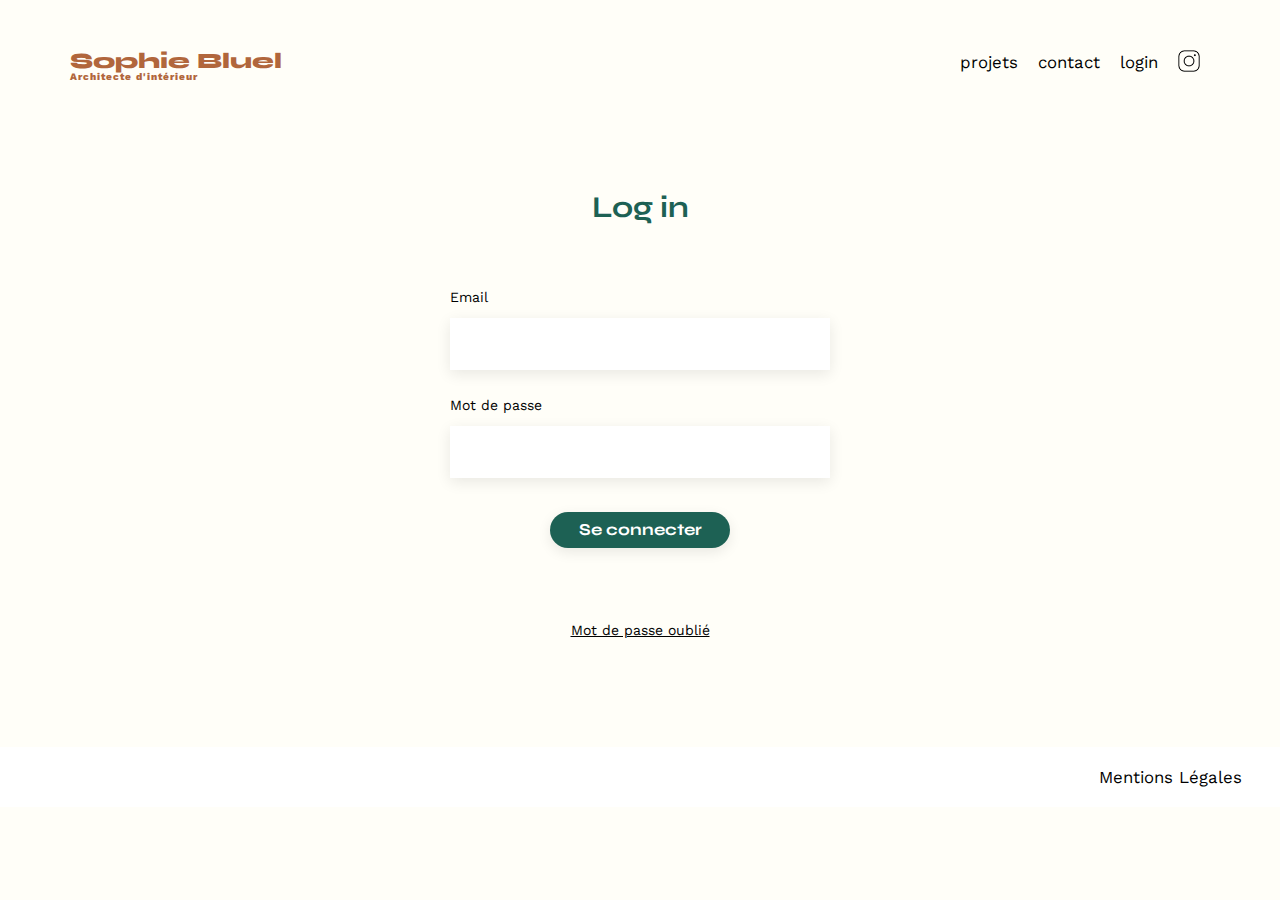
==== FrontEnd/login.html @ 6a44d147 "Partie 1.2 Boutons filtres fonctionnel, et 2.1 réalisation de la page login terminé" ====
<!DOCTYPE html>
<html lang="fr">

<head>
  <meta charset="UTF-8">
  <title>Sophie Bluel - Architecte d'intérieur/login</title>
  <meta name="viewport" content="width=device-width, initial-scale=1.0">
  <link rel="preconnect" href="https://fonts.googleapis.com">
  <link rel="preconnect" href="https://fonts.gstatic.com" crossorigin>
  <link href="https://fonts.googleapis.com/css2?family=Syne:wght@700;800&family=Work+Sans&display=swap"
    rel="stylesheet">
  <link rel="shortcut icon" href="#">
  <meta name="description" content="">
  <script src="./assets/scripts/login.js" defer></script>
  <link rel="stylesheet" href="./assets/styles/style.css">
</head>

<body>
  <header>
    <h1><a href="./index.html">Sophie Bluel</a><span>Architecte d'intérieur</span></h1>
    <nav>
      <ul>
        <li><a href="#">projets</a></li>
        <li><a href="#">contact</a></li>
        <li><a href="./login.html">login</a></li>
        <li><img src="./assets/icons/instagram.png" alt="Instagram"></li>
      </ul>
    </nav>
  </header>

  <main>
    <section id="connexion">
      <h2>Log in</h2>
      <form action="#" id="loginForm">
        <p>Email</p>
        <input type="email" id="email" name="email" autocomplete="email">
        <p>Mot de passe</p>
        <input type="password" id="password" name="password" autocomplete="current-password">
        <input type="submit" id="submit" value="Se connecter">
        <p id="error-message"></p>
      </form>
      <span>Mot de passe oublié</span>

      </div>
    </section>
  </main>

  <footer>
    <nav>
      <ul>
        <li>Mentions Légales</li>
      </ul>
    </nav>
  </footer>
</body>

</html>
---- FrontEnd/assets/styles/style.css ----
/* http://meyerweb.com/eric/tools/css/reset/
   v2.0 | 20110126
   License: none (public domain)
*/

html,
body,
div,
span,
applet,
object,
iframe,
h1,
h2,
h3,
h4,
h5,
h6,
p,
blockquote,
pre,
a,
abbr,
acronym,
address,
big,
cite,
code,
del,
dfn,
em,
img,
ins,
kbd,
q,
s,
samp,
small,
strike,
strong,
sub,
sup,
tt,
var,
b,
u,
i,
center,
dl,
dt,
dd,
ol,
ul,
li,
fieldset,
form,
label,
legend,
table,
caption,
tbody,
tfoot,
thead,
tr,
th,
td,
article,
aside,
canvas,
details,
embed,
figure,
figcaption,
footer,
header,
hgroup,
menu,
nav,
output,
ruby,
section,
summary,
time,
mark,
audio,
video {
	margin: 0;
	padding: 0;
	border: 0;
	font-size: 100%;
	font: inherit;
	vertical-align: baseline;
}

/* HTML5 display-role reset for older browsers */
article,
aside,
details,
figcaption,
figure,
footer,
header,
hgroup,
menu,
nav,
section {
	display: block;
}

body {
	line-height: 1;
	background-color: #FFFEF8;
}

a {
	text-decoration: none;
	color: inherit;
}

ol,
ul {
	list-style: none;
}

blockquote,
q {
	quotes: none;
}

blockquote:before,
blockquote:after,
q:before,
q:after {
	content: "";
	content: none;
}

button {
	background-color: transparent;
	color: #1d6154;
	font-family: "Syne";
	font-weight: 700;
	border: 1px solid #1d6154;
	border-radius: 60px;
	padding: 8px 10px;
	min-width: 100px;
}

button:hover {
	background-color: #1d6154;
	color: white;
	transition: 0.2s;
}

table {
	border-collapse: collapse;
	border-spacing: 0;
}

/** end reset css**/
body {
	margin: auto;
	font-family: "Work Sans";
	font-size: 14px;
}

header {
	max-width: 1140px;
	display: flex;
	justify-content: space-between;
	margin: 50px auto;
}

section {
	max-width: 1140px;
	margin: 50px auto;
}

h1 {
	display: flex;
	flex-direction: column;
	font-family: "Syne";
	font-size: 22px;
	font-weight: 800;
	color: #b1663c;
}

h1>span {
	font-family: "Work Sans";
	font-size: 10px;
	letter-spacing: 0.1em;
}

h2 {
	font-family: "Syne";
	font-weight: 700;
	font-size: 30px;
	color: #1d6154;
}

nav ul {
	display: flex;
	align-items: center;
	list-style-type: none;
}

nav li {
	padding: 0 10px;
	font-size: 1.2em;
}

/* Pour redimensionner l'icone instagram */
nav img {
	height: 22px;
}

li:hover {
	color: #b1663c;
}

li img:hover {
	scale: 1.2;
	transition: 0.2s ease-in-out;
}

#introduction {
	display: grid;
	grid-template-columns: 1fr 1fr;
	align-items: center;
	margin: 100px auto;
}

#introduction figure {
	flex: 1;

}

#introduction img {
	display: block;
	margin-left: 108px;
	width: 80%;
}

#introduction article {
	flex: 1;
	margin-left: 50px;
	margin-right: 80px;
}

#introduction h2 {
	margin-bottom: 1em;
}

#introduction p {
	color: #3D3D3D;
	margin-bottom: 0.5em;
	margin-right: 37px;
	line-height: 1.2rem;
}

#portfolio h2 {
	text-align: center;
	margin-bottom: 1em;
}

#portfolio p {
	display: none;
}

.categorie-menu {
	display: flex;
	justify-content: center;
	margin: 50px auto;
	gap: 15px;
}

.gallery {
	width: 81%;
	display: grid;
	grid-template-columns: 1fr 1fr 1fr;
	grid-column-gap: 20px;
	grid-row-gap: 20px;
	margin: 0 auto;
}

.gallery img {
	width: 100%;
}

.gallery figcaption {
	color: #3D3D3D;
	padding-top: 8px;
}


#contact {
	/* Modification de la widht pour que celle ci soit équivalente à la maquette */
	width: 33%;
	margin: auto;
}

#contact>* {
	text-align: center;
}

#contact h2 {
	margin-bottom: 20px;
}

#contact form {
	text-align: left;
	margin-top: 30px;
	display: flex;
	flex-direction: column;
}

#contact input {
	height: 50px;
	font-size: 1.2em;
	border: none;
	box-shadow: 0px 4px 14px rgba(0, 0, 0, 0.09);
	outline: none;
}

#contact label {
	margin: 2em 0 1em 0;
}

#contact textarea {
	border: none;
	box-shadow: 0px 4px 14px rgba(0, 0, 0, 0.09);
	/* Ajout de cette propriété pour que l'utilisateur ne redimensionne pas le textarea */
	resize: none;
	outline: none;
}

input[type="submit"] {
	font-family: "Syne";
	font-weight: 700;
	color: white;
	background-color: #1d6154;
	margin: 2em auto;
	width: 180px;
	max-height: 36px;
	text-align: center;
	border-radius: 60px;
}

#connexion {
	display: flex;
	flex-direction: column;
	justify-content: center;
	align-items: center;
	margin: 110px;
}

#connexion h2 {
	text-align: center;
	margin-bottom: 40px;
}

#connexion form {
	display: flex;
	flex-direction: column;
	width: 380px;
}

#connexion p {
	margin: 2em 0 1em 0;
}

#connexion input {
	height: 50px;
	font-size: 1.2em;
	border: none;
	box-shadow: 0px 4px 14px rgba(0, 0, 0, 0.09);
	outline: none;
}

#connexion span {
	text-decoration: underline;
	cursor: pointer;
}

footer {
	display: flex;
	justify-content: end;
	align-items: center;
	background-color: white;
	height: 60px;
}

footer nav ul {
	display: flex;
	justify-content: flex-end;
	align-items: center;
	margin: 2em;
	cursor: pointer;
}
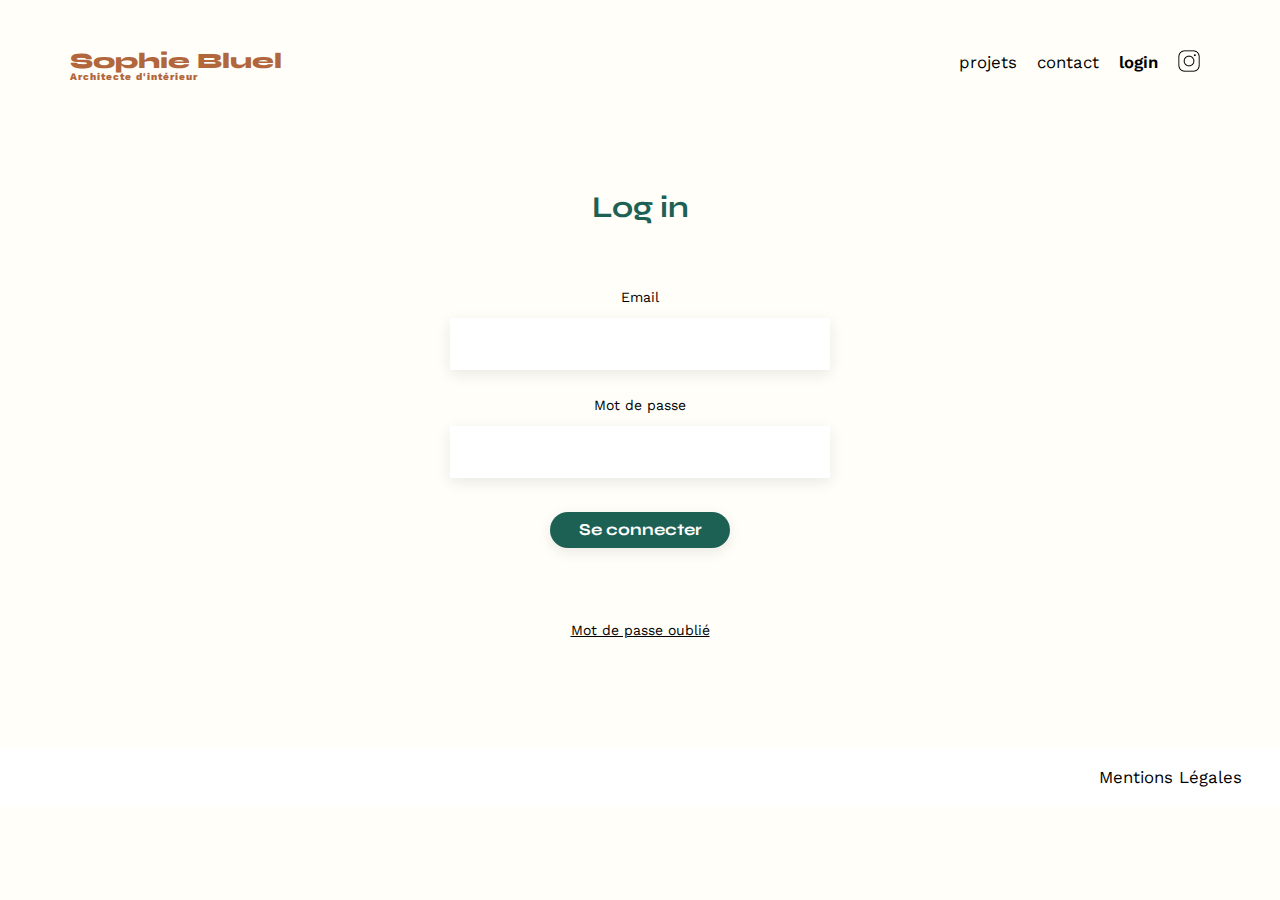
==== commit 64887968: "Étape 2.2 'Formulaire de connexion' Ajout des règles de validation" ====
--- a/FrontEnd/login.html
+++ b/FrontEnd/login.html
@@ -22,7 +22,7 @@
       <ul>
         <li><a href="#">projets</a></li>
         <li><a href="#">contact</a></li>
-        <li><a href="./login.html">login</a></li>
+        <li><a href="./assets/scripts/login.js" style="font-weight: 600;">login</a></li>
         <li><img src="./assets/icons/instagram.png" alt="Instagram"></li>
       </ul>
     </nav>
@@ -31,17 +31,15 @@
   <main>
     <section id="connexion">
       <h2>Log in</h2>
-      <form action="#" id="loginForm">
+      <form method="POST">
         <p>Email</p>
         <input type="email" id="email" name="email" autocomplete="email">
         <p>Mot de passe</p>
         <input type="password" id="password" name="password" autocomplete="current-password">
-        <input type="submit" id="submit" value="Se connecter">
+        <input type="submit" id="btn-submit" value="Se connecter">
         <p id="error-message"></p>
       </form>
       <span>Mot de passe oublié</span>
-
-      </div>
     </section>
   </main>
 
--- a/FrontEnd/assets/styles/style.css
+++ b/FrontEnd/assets/styles/style.css
@@ -366,7 +366,7 @@
 }
 
 #connexion p {
-	margin: 2em 0 1em 0;
+	margin: 2em auto 1em;
 }
 
 #connexion input {
@@ -377,6 +377,10 @@
 	outline: none;
 }
 
+#error-message {
+	color: red;
+}
+
 #connexion span {
 	text-decoration: underline;
 	cursor: pointer;
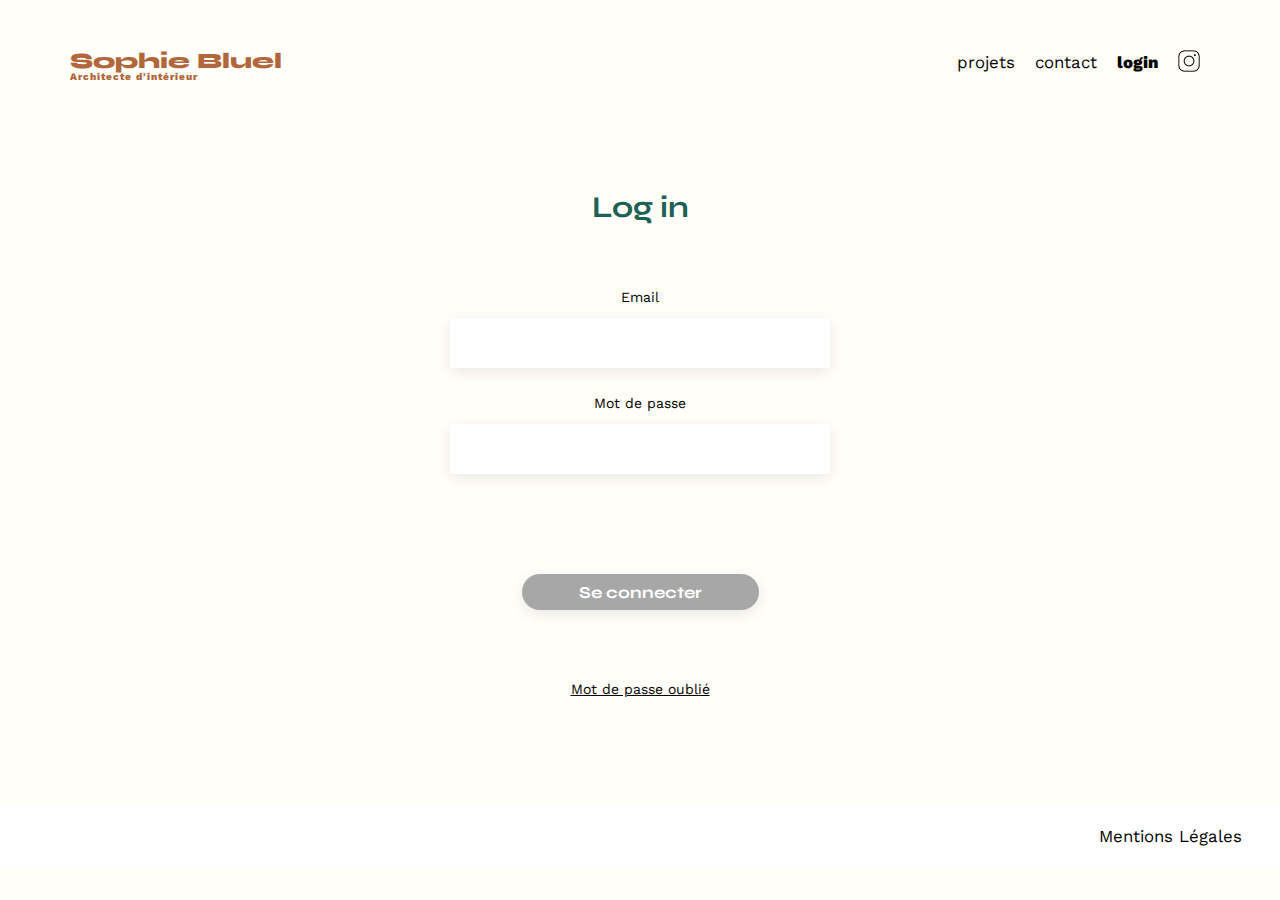
==== commit 5f98f5da: "Finalisation du P3, modale fonctionnel et ajout des commentaires dans le code Javascript" ====
--- a/FrontEnd/login.html
+++ b/FrontEnd/login.html
@@ -11,8 +11,8 @@
     rel="stylesheet">
   <link rel="shortcut icon" href="#">
   <meta name="description" content="">
+  <link rel="stylesheet" href="./assets/styles/style.css">
   <script src="./assets/scripts/login.js" defer></script>
-  <link rel="stylesheet" href="./assets/styles/style.css">
 </head>
 
 <body>
@@ -22,7 +22,7 @@
       <ul>
         <li><a href="#">projets</a></li>
         <li><a href="#">contact</a></li>
-        <li><a href="./assets/scripts/login.js" style="font-weight: 600;">login</a></li>
+        <li><a href="./login.html" style="font-weight: 800;">login</a></li>
         <li><img src="./assets/icons/instagram.png" alt="Instagram"></li>
       </ul>
     </nav>
--- a/FrontEnd/assets/styles/style.css
+++ b/FrontEnd/assets/styles/style.css
@@ -107,6 +107,10 @@
 	display: block;
 }
 
+* {
+	box-sizing: border-box;
+}
+
 body {
 	line-height: 1;
 	background-color: #FFFEF8;
@@ -135,7 +139,7 @@
 	content: none;
 }
 
-button {
+.button {
 	background-color: transparent;
 	color: #1d6154;
 	font-family: "Syne";
@@ -144,9 +148,10 @@
 	border-radius: 60px;
 	padding: 8px 10px;
 	min-width: 100px;
-}
-
-button:hover {
+	margin-right: 15px;
+}
+
+.button:hover {
 	background-color: #1d6154;
 	color: white;
 	transition: 0.2s;
@@ -233,6 +238,7 @@
 #introduction figure {
 	flex: 1;
 
+
 }
 
 #introduction img {
@@ -258,20 +264,22 @@
 	line-height: 1.2rem;
 }
 
+#portfolio {
+	padding-top: 40px;
+}
+
 #portfolio h2 {
-	text-align: center;
-	margin-bottom: 1em;
+	margin: 0 auto;
 }
 
 #portfolio p {
 	display: none;
 }
 
-.categorie-menu {
-	display: flex;
-	justify-content: center;
-	margin: 50px auto;
-	gap: 15px;
+.category-menu {
+	text-align: center;
+	margin: 0 auto;
+	padding-top: 50px;
 }
 
 .gallery {
@@ -280,7 +288,7 @@
 	grid-template-columns: 1fr 1fr 1fr;
 	grid-column-gap: 20px;
 	grid-row-gap: 20px;
-	margin: 0 auto;
+	margin: 50px auto 0;
 }
 
 .gallery img {
@@ -301,10 +309,6 @@
 
 #contact>* {
 	text-align: center;
-}
-
-#contact h2 {
-	margin-bottom: 20px;
 }
 
 #contact form {
@@ -351,7 +355,7 @@
 	flex-direction: column;
 	justify-content: center;
 	align-items: center;
-	margin: 110px;
+	margin: 110px auto;
 }
 
 #connexion h2 {
@@ -400,4 +404,256 @@
 	align-items: center;
 	margin: 2em;
 	cursor: pointer;
+}
+
+/* ----- Styles pour le mode édition ----- */
+/* Partie bannière */
+.banner {
+	height: 60px;
+	background-color: black;
+	color: white;
+	display: flex;
+	align-items: center;
+	justify-content: center;
+	margin-bottom: 20px;
+}
+
+/* Partie mes projets 'modifier' */
+.my-project {
+	display: flex;
+	flex-wrap: wrap;
+	justify-content: center;
+	align-items: center;
+	gap: 15px;
+}
+
+.js-modal {
+	color: black;
+	font-family: 'Work Sans';
+	font-size: 14px;
+	font-weight: 400;
+}
+
+.js-modal i {
+	margin-right: 15px;
+}
+
+/* Partie modale */
+
+.modal {
+	position: fixed;
+	display: flex;
+	justify-content: center;
+	align-items: center;
+	top: 0;
+	left: 0;
+	width: 100%;
+	height: 100%;
+	background: rgba(0, 0, 0, 0.7);
+}
+
+.modal-wrapper {
+	display: flex;
+	flex-direction: column;
+	justify-content: space-between;
+	align-items: center;
+	position: relative;
+	overflow: auto;
+	width: 630px;
+	height: 688px;
+	max-width: calc(100vw - 20px);
+	padding: 20px;
+	max-height: calc(100vh - 20px);
+	background-color: #fff;
+	border-radius: 10px;
+}
+
+.modal-wrapper::before {
+	content: '';
+	position: absolute;
+	top: 560px;
+	left: 104px;
+	border: 1px solid #B3B3B3;
+	width: 420px;
+}
+
+.modal-header {
+	display: flex;
+	justify-content: space-between;
+	width: 100%;
+}
+
+.js-modal-close {
+	display: flex;
+	justify-content: end;
+	background: none;
+	color: black;
+	border: none;
+	font-size: 22px;
+	padding: 0;
+	width: 100%;
+}
+
+.js-modal-back {
+	background: none;
+	color: black;
+	border: none;
+	font-size: 22px;
+	padding: 0;
+}
+
+.js-modal-close i,
+.js-modal-back i {
+	cursor: pointer;
+}
+
+.modal h2 {
+	margin: 0;
+	color: black;
+	font-family: "Work Sans";
+	font-weight: 400;
+}
+
+.btn-modal {
+	display: flex;
+	align-items: flex-end;
+	height: 100%;
+	padding: 20px;
+	width: 420px;
+	position: relative;
+}
+
+.btn-modal button {
+
+	margin: 0 auto;
+	width: 237px;
+	height: 36px;
+	border: none;
+	border-radius: 25px;
+	background-color: #1d6154;
+	color: white;
+	font-family: "Syne";
+}
+
+/* Ajoutez ce code CSS à votre fichier style.css */
+
+
+.galleryModal {
+	display: grid;
+	grid-template-columns: repeat(5, 1fr);
+	justify-content: center;
+	align-items: center;
+	margin-top: 40px;
+	grid-row-gap: 30px;
+	grid-column-gap: 8px;
+}
+
+.modal-figure {
+	position: relative;
+}
+
+.modal-figure img {
+	width: 80px;
+	height: 103px;
+	/* Ajustez la taille des figures selon vos besoins */
+}
+
+.modal-figure figcaption {
+	display: none;
+}
+
+.modal-figure i {
+	cursor: pointer;
+	position: absolute;
+	top: 3px;
+	left: 60px;
+	width: 17px;
+	height: 17px;
+	background-color: black;
+	color: white;
+	display: flex;
+	justify-content: center;
+	align-items: center;
+}
+
+
+.js-ajout-photo {
+	align-items: end;
+	margin-top: auto;
+	margin-bottom: 20px;
+	width: 237px;
+	height: 36px;
+	color: white;
+	background-color: #1d6154;
+	border: none;
+	border-radius: 25px;
+	cursor: pointer;
+}
+
+/* Vue modale 2 */
+
+
+.photo-container {
+	width: 420px;
+	height: 169px;
+	background-color: #E8F1F6;
+	display: flex;
+	flex-direction: column;
+	justify-content: center;
+	align-items: center;
+	margin-top: 40px;
+}
+
+.photo-container i {
+	color: #B9C5CC;
+	font-size: 69px;
+	margin: auto;
+}
+
+.photo-container button {
+	width: 173px;
+	height: 36px;
+	border: none;
+	border-radius: 25px;
+	color: #306685;
+	background-color: #CBD6DC;
+	position: relative;
+}
+
+form input[type="file"] {
+	position: absolute;
+	font-size: 20px;
+	left: 232px;
+	top: 215px;
+	opacity: 0;
+}
+
+.photo-container span {
+	font-size: 10px;
+	margin: auto;
+}
+
+.ajout {
+	padding-top: 30px;
+}
+
+.ajout input,
+select {
+	height: 51px;
+	font-size: 1.2em;
+	border: none;
+	box-shadow: 0px 4px 14px rgba(0, 0, 0, 0.09);
+	outline: none;
+	width: 100%;
+	margin-top: 15px;
+}
+
+form input[type="submit"] {
+	margin-top: 100px;
+	margin-bottom: 30px;
+	width: 237px;
+	height: 36px;
+	display: flex;
+	border: none;
+	background-color: #A7A7A7;
 }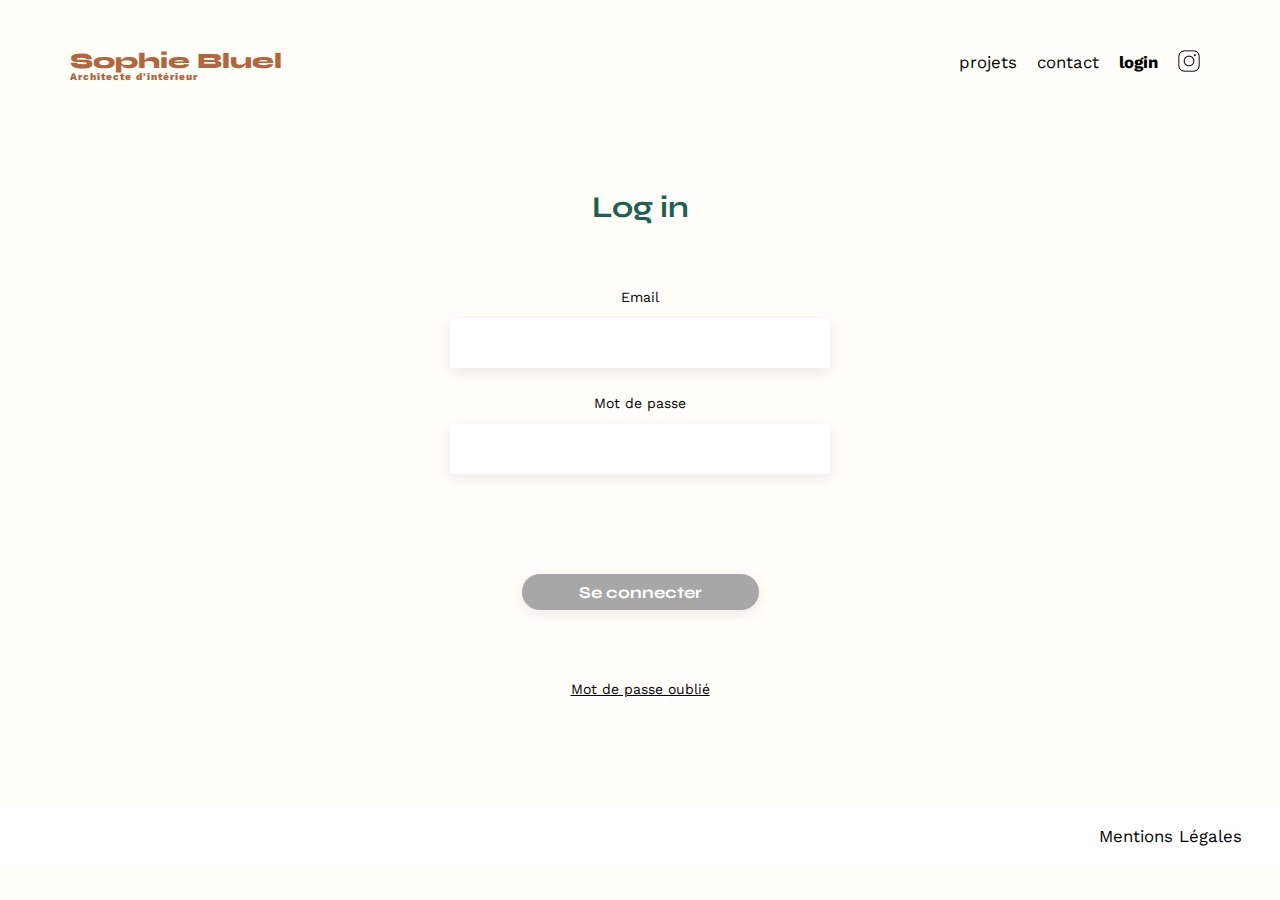
==== commit c642eca8: "Finalisation du projet" ====
--- a/FrontEnd/login.html
+++ b/FrontEnd/login.html
@@ -22,7 +22,7 @@
       <ul>
         <li><a href="#">projets</a></li>
         <li><a href="#">contact</a></li>
-        <li><a href="./login.html" style="font-weight: 800;">login</a></li>
+        <li><a href="./login.html" id="login">login</a></li>
         <li><img src="./assets/icons/instagram.png" alt="Instagram"></li>
       </ul>
     </nav>
--- a/FrontEnd/assets/styles/style.css
+++ b/FrontEnd/assets/styles/style.css
@@ -350,6 +350,10 @@
 	border-radius: 60px;
 }
 
+#login {
+	font-weight: 700;
+}
+
 #connexion {
 	display: flex;
 	flex-direction: column;
